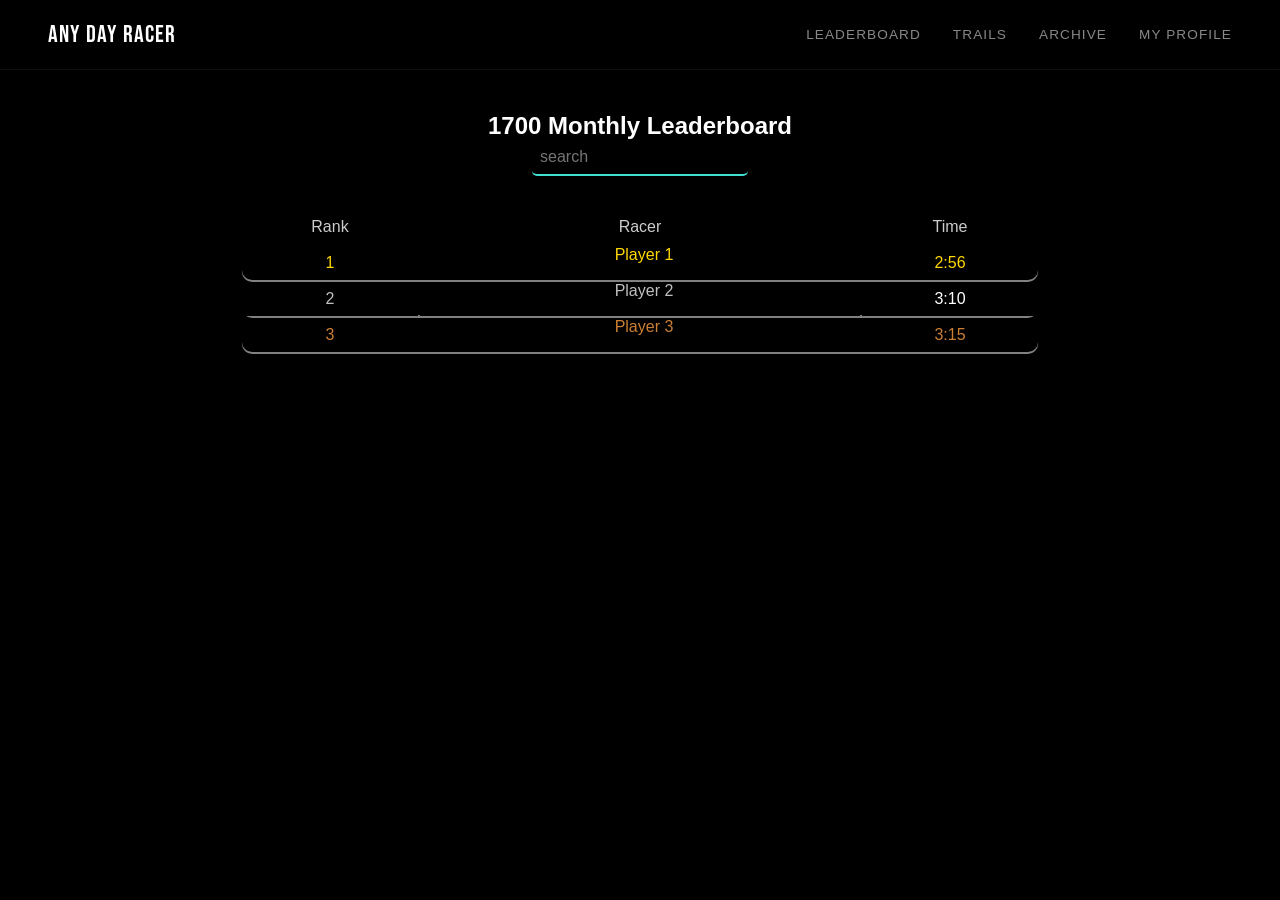
==== leaderboard.html @ ebdf2b80 "Updated code files with new look" ====
<!doctype html>
<html lang="en">
  <head>
    <meta charset="utf-8" />
    <title>Leaderboard</title>
    <link rel="stylesheet" href="index.css" />
    <link rel="stylesheet" href="leaderboard.css" />
    <link
      href="https://fonts.googleapis.com/css2?family=Bebas+Neue&family=Barlow:wght@300;400;600&display=swap"
      rel="stylesheet"
    />
  </head>
  <body>
    <nav class="nav">
      <a href="index.html" class="nav-logo">Any Day Racer</a>
      <div class="nav-links">
        <a href="leaderboard.html">Leaderboard</a>
        <a href="#">Trails</a>
        <a href="#">Archive</a>
        <a href="profile.html" class="nav-strava">My Profile</a>
      </div>
    </nav>
    <div class="leaderboard">
      <div class="description">
        <h2>1700 Monthly Leaderboard</h2>
        <input class="search" placeholder="search" id="search" />
        <table>
          <thead>
            <tr>
              <td>Rank</td>
              <td>Racer</td>
              <td>Time</td>
            </tr>
          </thead>
          <tbody>
            <tr>
              <td id="gold">1</td>
              <td id="gold"><p>Player 1</p></td>
              <td id="gold">2:56</td>
            </tr>
            <tr>
              <td id="silver">2</td>
              <td id="silver"><p>Player 2</p></td>
              <td>3:10</td>
            </tr>
            <tr>
              <td id="bronze">3</td>
              <td id="bronze"><p>Player 3</p></td>
              <td id="bronze">3:15</td>
            </tr>
          </tbody>
        </table>
      </div>
    </div>
  </body>
  <script>
    function search() {
      var text = document.getElementById("search").value;
      const trs = document.getElementsByTagName("tr");
      for (let i = 1; i < trs.length; i++) {
        if (
          !trs[i].children[1].innerHTML
            .toLowerCase()
            .includes(text.toLowerCase())
        ) {
          trs[i].style.display = "none";
        } else {
          trs[i].style.display = "";
        }
      }
    }
  </script>
</html>
---- index.css ----
*,
*::before,
*::after {
  box-sizing: border-box;
  margin: 0;
  padding: 0;
}

:root {
  --black: #000;
  --white: #fff;
  --turquoise: turquoise;
  --orange: #fc4c02;
  --turquoise-dim: rgba(64, 224, 208, 0.15);
  --grey-dark: #111;
  --grey-mid: #1a1a1a;
  --grey-text: #888;
  --font-display: "Bebas Neue", sans-serif;
  --font-body: "Barlow", sans-serif;
}

html {
  scroll-behavior: smooth;
}

body {
  background-color: var(--black);
  color: var(--white);
  font-family: var(--font-body);
  font-weight: 300;
  overflow-x: hidden;
}

/* NAV */
.nav {
  position: fixed;
  top: 0;
  left: 0;
  right: 0;
  z-index: 100;
  display: flex;
  align-items: center;
  justify-content: space-between;
  padding: 1.25rem 3rem;
  background: rgba(0, 0, 0, 0.85);
  backdrop-filter: blur(8px);
  border-bottom: 1px solid rgba(255, 255, 255, 0.06);
}

.nav-logo {
  font-family: var(--font-display);
  font-size: 1.5rem;
  letter-spacing: 0.05em;
  color: var(--white);
  text-decoration: none;
}

.nav-links {
  display: flex;
  align-items: center;
  gap: 2rem;
}

.nav-links a {
  color: var(--grey-text);
  text-decoration: none;
  font-size: 0.85rem;
  letter-spacing: 0.08em;
  text-transform: uppercase;
  transition: color 0.2s;
}

.nav-links a:hover {
  color: var(--white);
}

.nav-cta {
  color: var(--turquoise) !important;
  border: 1px solid var(--turquoise);
  padding: 0.4rem 1rem;
  border-radius: 4px;
  transition: background 0.2s !important;
}

.nav-cta:hover {
  background: var(--turquoise-dim);
}

/* HERO */
.hero {
  position: relative;
  min-height: 100vh;
  display: flex;
  align-items: center;
  padding: 0 3rem;
  overflow: hidden;
}

.hero-bg {
  position: absolute;
  inset: 0;
  background:
    radial-gradient(
      ellipse 60% 60% at 80% 50%,
      rgba(64, 224, 208, 0.07) 0%,
      transparent 70%
    ),
    repeating-linear-gradient(
      90deg,
      transparent,
      transparent 80px,
      rgba(255, 255, 255, 0.02) 80px,
      rgba(255, 255, 255, 0.02) 81px
    );
  pointer-events: none;
}

.hero-content {
  position: relative;
  z-index: 1;
  max-width: 700px;
  animation: fadeUp 0.9s ease both;
}

.hero-eyebrow {
  font-size: 0.75rem;
  letter-spacing: 0.2em;
  text-transform: uppercase;
  color: var(--turquoise);
  margin-bottom: 1.25rem;
}

.hero-title {
  font-family: var(--font-display);
  font-size: clamp(4rem, 10vw, 9rem);
  line-height: 0.95;
  letter-spacing: 0.02em;
  text-transform: uppercase;
  margin-bottom: 1.5rem;
}

.accent {
  color: var(--turquoise);
}

.hero-sub {
  font-size: 1.1rem;
  color: var(--grey-text);
  margin-bottom: 2.5rem;
  font-weight: 300;
}

.btn-primary {
  display: inline-block;
  background: var(--orange);
  color: var(--black);
  text-decoration: none;
  font-family: var(--font-body);
  font-weight: 600;
  font-size: 0.85rem;
  letter-spacing: 0.1em;
  text-transform: uppercase;
  padding: 0.85rem 2rem;
  border-radius: 4px;
  transition:
    opacity 0.2s,
    transform 0.2s;
}

.btn-primary:hover {
  opacity: 0.85;
  transform: translateY(-2px);
}

.hero-scroll {
  position: absolute;
  bottom: 2rem;
  left: 3rem;
  font-size: 0.7rem;
  letter-spacing: 0.2em;
  text-transform: uppercase;
  color: var(--grey-text);
  writing-mode: vertical-rl;
  animation: fadeUp 1.2s ease both;
}

/* HOW IT WORKS */
.how {
  padding: 7rem 3rem;
  border-top: 1px solid rgba(255, 255, 255, 0.06);
}

.how-inner {
  max-width: 1000px;
  margin: 0 auto;
}

.section-label {
  font-size: 0.7rem;
  letter-spacing: 0.25em;
  text-transform: uppercase;
  color: var(--turquoise);
  margin-bottom: 3rem;
}

.steps {
  display: grid;
  grid-template-columns: repeat(3, 1fr);
  gap: 3rem;
}

.step {
  border-top: 1px solid rgba(255, 255, 255, 0.1);
  padding-top: 1.5rem;
}

.step-num {
  font-family: var(--font-display);
  font-size: 3rem;
  color: rgba(255, 255, 255, 0.08);
  display: block;
  margin-bottom: 1rem;
  line-height: 1;
}

.step h3 {
  font-family: var(--font-display);
  font-size: 1.75rem;
  letter-spacing: 0.05em;
  margin-bottom: 0.75rem;
  color: var(--white);
}

.step p {
  font-size: 0.9rem;
  color: var(--grey-text);
  line-height: 1.7;
}

/* THIS MONTH */
.this-month {
  padding: 7rem 3rem;
  background: var(--grey-dark);
  border-top: 1px solid rgba(255, 255, 255, 0.06);
  border-bottom: 1px solid rgba(255, 255, 255, 0.06);
}

.month-inner {
  max-width: 1000px;
  margin: 0 auto;
}

.trail-card {
  background: var(--grey-mid);
  border: 1px solid rgba(255, 255, 255, 0.08);
  border-left: 3px solid var(--turquoise);
  border-radius: 6px;
  padding: 2.5rem;
  display: flex;
  align-items: flex-end;
  justify-content: space-between;
  gap: 2rem;
  flex-wrap: wrap;
}

.trail-name {
  font-family: var(--font-display);
  font-size: 4rem;
  letter-spacing: 0.05em;
  line-height: 1;
  margin-bottom: 0.25rem;
}

.trail-location {
  font-size: 0.8rem;
  color: var(--grey-text);
  letter-spacing: 0.15em;
  text-transform: uppercase;
  margin-bottom: 2rem;
}

.trail-meta {
  display: flex;
  gap: 2.5rem;
  flex-wrap: wrap;
}

.meta-item {
  display: flex;
  flex-direction: column;
  gap: 0.25rem;
}

.meta-label {
  font-size: 0.65rem;
  letter-spacing: 0.2em;
  text-transform: uppercase;
  color: var(--grey-text);
}

.meta-val {
  font-size: 0.95rem;
  font-weight: 600;
  color: var(--white);
}

.btn-outline {
  display: inline-block;
  border: 1px solid var(--turquoise);
  color: var(--turquoise);
  text-decoration: none;
  font-size: 0.8rem;
  letter-spacing: 0.1em;
  text-transform: uppercase;
  padding: 0.75rem 1.5rem;
  border-radius: 4px;
  white-space: nowrap;
  transition: background 0.2s;
}

.btn-outline:hover {
  background: var(--turquoise-dim);
}

/* VIBE SECTION */
.vibe {
  padding: 8rem 3rem;
}

.vibe-inner {
  max-width: 700px;
  margin: 0 auto;
  text-align: center;
}

.vibe h2 {
  font-family: var(--font-display);
  font-size: clamp(2rem, 5vw, 3.5rem);
  letter-spacing: 0.03em;
  line-height: 1.1;
  margin-bottom: 2rem;
}

.vibe p {
  font-size: 1rem;
  color: var(--grey-text);
  line-height: 1.8;
}

/* FOOTER */
.footer {
  padding: 3rem;
  border-top: 1px solid rgba(255, 255, 255, 0.06);
  text-align: center;
}

.footer-logo {
  font-family: var(--font-display);
  font-size: 1.75rem;
  letter-spacing: 0.05em;
  margin-bottom: 0.5rem;
}

.footer-sub {
  font-size: 0.8rem;
  color: var(--grey-text);
  letter-spacing: 0.1em;
  margin-bottom: 1.5rem;
}

.footer-copy {
  font-size: 0.75rem;
  color: rgba(255, 255, 255, 0.2);
}

/* ANIMATIONS */
@keyframes fadeUp {
  from {
    opacity: 0;
    transform: translateY(24px);
  }
  to {
    opacity: 1;
    transform: translateY(0);
  }
}

/* RESPONSIVE */
@media (max-width: 860px) {
  .nav {
    padding: 1rem 1.5rem;
  }

  .nav-links {
    gap: 1rem;
  }

  .nav-links a:not(.nav-cta) {
    display: none;
  }

  .hero {
    padding: 6rem 1.5rem 3rem;
  }

  .hero-scroll {
    display: none;
  }

  .how,
  .this-month,
  .vibe {
    padding: 4rem 1.5rem;
  }

  .steps {
    grid-template-columns: 1fr;
    gap: 2rem;
  }

  .trail-card {
    flex-direction: column;
    align-items: flex-start;
  }

  .footer {
    padding: 2rem 1.5rem;
  }
}
---- leaderboard.css ----
body {
  font-family: sans-serif;
  margin: 0;
  background-color: black;
  overflow-x: hidden;
}
.leaderboard {
  max-width: 55em;
  margin-right: auto;
  margin-left: auto;
  display: block;
  padding: 1em;
  padding-top: 6em;
}
.description {
  display: inline-block;
  text-align: center;
  margin: 1em;
  color: white;
  transform: translateY(-5em);
}
.search {
  border-radius: 5px;
  border: none;
  background-color: transparent;
  border-bottom: turquoise 2px solid;
  padding: 0.5em;
  font-size: 1em;
  color: white;
}
.search:focus {
  outline: none;
}
table {
  margin-top: 2em;
  width: 50em;
  color: white;
  margin-right: auto;
  margin-left: auto;
}
table thead {
  opacity: 0.8;
}

table td {
  max-width: 2em;
  padding: 0.5em;
  text-align: center;
}
tbody tr {
  box-shadow: 0 2px grey;
  border-radius: 10px;
}
tbody tr:hover {
  transform: scale(1.025);
  transition: 0.2s ease-in-out;
}

table td:nth-child(2) p {
  display: inline-block;
  transform: translateY(-0.5em);
  padding-left: 0.5em;
  text-align: left;
}
table td:nth-child(2) {
  max-width: 5em;
}

tbody tr:nth-child(even) {
  background-color: black;
}
#gold {
  color: gold;
}
#silver {
  color: silver;
}
#bronze {
  color: #cd7f32;
}
@media (maxwidth: 860px) {
  .leaderboard {
    padding: 0;
  }
}
.description {
  display: block;
  transform: translateY(0);
}
table {
  max-width: 100vw;
  overflow-x: scroll;
}
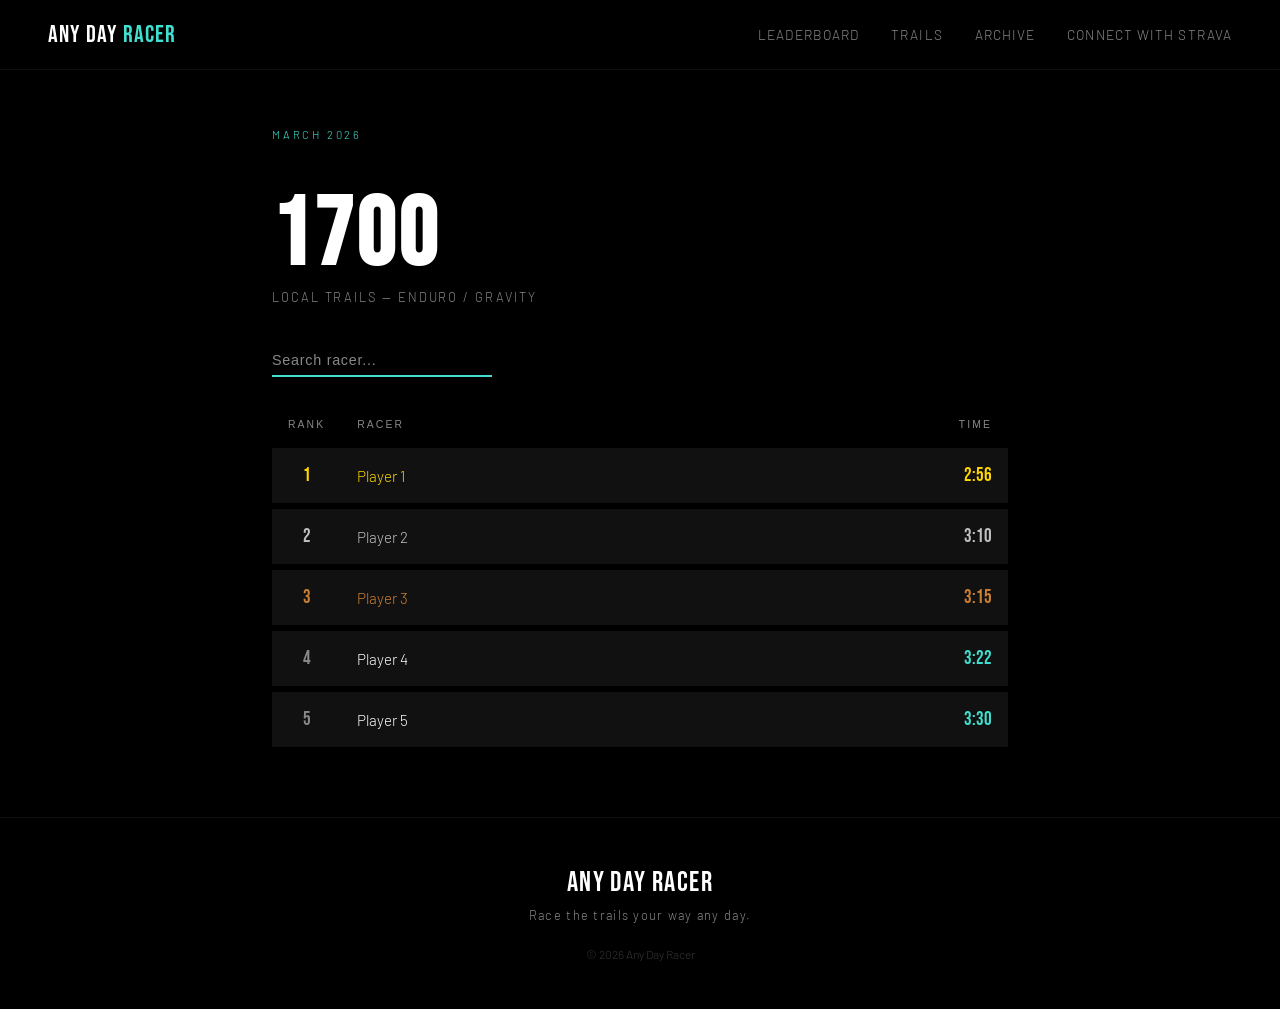
==== commit 9f33b434: "updated code and new js added basic mock data" ====
--- a/leaderboard.html
+++ b/leaderboard.html
@@ -2,7 +2,8 @@
 <html lang="en">
   <head>
     <meta charset="utf-8" />
-    <title>Leaderboard</title>
+    <meta name="viewport" content="width=device-width, initial-scale=1.0" />
+    <title>Leaderboard — Any Day Racer</title>
     <link rel="stylesheet" href="index.css" />
     <link rel="stylesheet" href="leaderboard.css" />
     <link
@@ -12,62 +13,84 @@
   </head>
   <body>
     <nav class="nav">
-      <a href="index.html" class="nav-logo">Any Day Racer</a>
+      <a href="index.html" class="nav-logo"
+        >Any Day <span class="logo-accent">Racer</span></a
+      >
       <div class="nav-links">
         <a href="leaderboard.html">Leaderboard</a>
         <a href="#">Trails</a>
         <a href="#">Archive</a>
-        <a href="profile.html" class="nav-strava">My Profile</a>
+        <a href="profile.html" id="nav-btn" class="nav-strava">My Profile</a>
       </div>
     </nav>
-    <div class="leaderboard">
-      <div class="description">
-        <h2>1700 Monthly Leaderboard</h2>
-        <input class="search" placeholder="search" id="search" />
-        <table>
+
+    <main class="lb-wrap">
+      <div class="lb-heading">
+        <p class="section-label">March 2026</p>
+        <h1 class="lb-title">1700</h1>
+        <p class="lb-sub">Local Trails &mdash; Enduro / Gravity</p>
+      </div>
+
+      <div class="lb-controls">
+        <input class="search" placeholder="Search racer..." id="search" />
+      </div>
+
+      <div class="lb-table-wrap">
+        <table class="lb-table">
           <thead>
             <tr>
-              <td>Rank</td>
-              <td>Racer</td>
-              <td>Time</td>
+              <th>Rank</th>
+              <th>Racer</th>
+              <th>Time</th>
             </tr>
           </thead>
           <tbody>
             <tr>
-              <td id="gold">1</td>
-              <td id="gold"><p>Player 1</p></td>
-              <td id="gold">2:56</td>
+              <td class="gold">1</td>
+              <td class="gold">Player 1</td>
+              <td class="gold">2:56</td>
             </tr>
             <tr>
-              <td id="silver">2</td>
-              <td id="silver"><p>Player 2</p></td>
-              <td>3:10</td>
+              <td class="silver">2</td>
+              <td class="silver">Player 2</td>
+              <td class="silver">3:10</td>
             </tr>
             <tr>
-              <td id="bronze">3</td>
-              <td id="bronze"><p>Player 3</p></td>
-              <td id="bronze">3:15</td>
+              <td class="bronze">3</td>
+              <td class="bronze">Player 3</td>
+              <td class="bronze">3:15</td>
+            </tr>
+            <tr>
+              <td>4</td>
+              <td>Player 4</td>
+              <td>3:22</td>
+            </tr>
+            <tr>
+              <td>5</td>
+              <td>Player 5</td>
+              <td>3:30</td>
             </tr>
           </tbody>
         </table>
       </div>
-    </div>
+    </main>
+
+    <footer class="footer">
+      <p class="footer-logo">Any Day Racer</p>
+      <p class="footer-sub">Race the trails your way any day.</p>
+      <p class="footer-copy">&copy; 2026 Any Day Racer</p>
+    </footer>
+
+    <script>
+      document.getElementById("search").addEventListener("input", function () {
+        var text = this.value.toLowerCase();
+        const rows = document.querySelectorAll(".lb-table tbody tr");
+        rows.forEach(function (row) {
+          const name = row.cells[1].textContent.toLowerCase();
+          row.style.display = name.includes(text) ? "" : "none";
+        });
+      });
+    </script>
+    <script src="index.js"></script>
   </body>
-  <script>
-    function search() {
-      var text = document.getElementById("search").value;
-      const trs = document.getElementsByTagName("tr");
-      for (let i = 1; i < trs.length; i++) {
-        if (
-          !trs[i].children[1].innerHTML
-            .toLowerCase()
-            .includes(text.toLowerCase())
-        ) {
-          trs[i].style.display = "none";
-        } else {
-          trs[i].style.display = "";
-        }
-      }
-    }
-  </script>
 </html>
--- a/index.css
+++ b/index.css
@@ -54,7 +54,9 @@
   color: var(--white);
   text-decoration: none;
 }
-
+.logo-accent {
+  color: turquoise;
+}
 .nav-links {
   display: flex;
   align-items: center;
@@ -75,15 +77,21 @@
 }
 
 .nav-cta {
-  color: var(--turquoise) !important;
-  border: 1px solid var(--turquoise);
-  padding: 0.4rem 1rem;
+  color: #fff !important;
+  background: #fc4c02;
+  border: 1px solid #fc4c02;
+  padding: 0.85rem 2rem;
   border-radius: 4px;
-  transition: background 0.2s !important;
+  font-weight: 600;
+  font-size: 0.85rem;
+  letter-spacing: 0.1em;
+  text-transform: uppercase;
+  text-decoration: none;
+  transition: opacity 0.2s !important;
 }
 
 .nav-cta:hover {
-  background: var(--turquoise-dim);
+  opacity: 0.85;
 }
 
 /* HERO */
@@ -153,7 +161,7 @@
 .btn-primary {
   display: inline-block;
   background: var(--orange);
-  color: var(--black);
+  color: var(--white);
   text-decoration: none;
   font-family: var(--font-body);
   font-weight: 600;
--- a/leaderboard.css
+++ b/leaderboard.css
@@ -1,93 +1,144 @@
-body {
-  font-family: sans-serif;
-  margin: 0;
-  background-color: black;
-  overflow-x: hidden;
+.lb-wrap {
+  max-width: 800px;
+  margin: 0 auto;
+  padding: 8rem 2rem 4rem;
 }
-.leaderboard {
-  max-width: 55em;
-  margin-right: auto;
-  margin-left: auto;
-  display: block;
-  padding: 1em;
-  padding-top: 6em;
+
+/* HEADING */
+.lb-heading {
+  margin-bottom: 2.5rem;
+  animation: fadeUp 0.7s ease both;
 }
-.description {
-  display: inline-block;
-  text-align: center;
-  margin: 1em;
-  color: white;
-  transform: translateY(-5em);
+
+.lb-title {
+  font-family: var(--font-display);
+  font-size: clamp(3rem, 8vw, 6rem);
+  letter-spacing: 0.04em;
+  line-height: 1;
+  margin-bottom: 0.25rem;
+  color: var(--white);
 }
+
+.lb-sub {
+  font-size: 0.8rem;
+  color: var(--grey-text);
+  letter-spacing: 0.15em;
+  text-transform: uppercase;
+}
+
+/* SEARCH */
+.lb-controls {
+  margin-bottom: 1.5rem;
+  animation: fadeUp 0.8s ease both;
+}
+
 .search {
-  border-radius: 5px;
+  background: transparent;
   border: none;
-  background-color: transparent;
-  border-bottom: turquoise 2px solid;
-  padding: 0.5em;
-  font-size: 1em;
-  color: white;
+  border-bottom: 2px solid turquoise;
+  border-radius: 0;
+  padding: 0.5em 0;
+  font-size: 0.9rem;
+  font-family: var(--font-body);
+  color: var(--white);
+  width: 220px;
+  letter-spacing: 0.05em;
 }
+
+.search::placeholder {
+  color: var(--grey-text);
+}
+
 .search:focus {
   outline: none;
 }
-table {
-  margin-top: 2em;
-  width: 50em;
-  color: white;
-  margin-right: auto;
-  margin-left: auto;
-}
-table thead {
-  opacity: 0.8;
+
+/* TABLE */
+.lb-table-wrap {
+  overflow-x: auto;
+  animation: fadeUp 0.9s ease both;
 }
 
-table td {
-  max-width: 2em;
-  padding: 0.5em;
+.lb-table {
+  width: 100%;
+  border-collapse: separate;
+  border-spacing: 0 6px;
+  color: var(--white);
+  font-family: var(--font-body);
+}
+
+.lb-table thead tr {
+  border-bottom: 1px solid rgba(255, 255, 255, 0.1);
+}
+
+.lb-table th {
+  font-size: 0.65rem;
+  font-weight: 500;
+  letter-spacing: 0.2em;
+  text-transform: uppercase;
+  color: var(--grey-text);
+  padding: 0.75rem 1rem;
+  text-align: left;
+}
+
+.lb-table th:first-child {
+  width: 60px;
   text-align: center;
 }
-tbody tr {
-  box-shadow: 0 2px grey;
-  border-radius: 10px;
-}
-tbody tr:hover {
-  transform: scale(1.025);
-  transition: 0.2s ease-in-out;
+
+.lb-table th:last-child {
+  text-align: right;
 }
 
-table td:nth-child(2) p {
-  display: inline-block;
-  transform: translateY(-0.5em);
-  padding-left: 0.5em;
+.lb-table tbody tr {
+  background: #111;
+  border-bottom: 1px solid rgba(255, 255, 255, 0.06);
+  border-radius: 6px;
+  transition:
+    border-color 0.2s,
+    transform 0.2s;
+}
+
+.lb-table tbody tr:hover {
+  border-color: rgba(255, 255, 255, 0.2);
+  transform: translateX(4px);
+}
+
+.lb-table td {
+  padding: 1rem;
+  font-size: 0.95rem;
   text-align: left;
 }
-table td:nth-child(2) {
-  max-width: 5em;
+
+.lb-table td:first-child {
+  text-align: center;
+  font-family: var(--font-display);
+  font-size: 1.2rem;
+  color: var(--grey-text);
+  width: 60px;
 }
 
-tbody tr:nth-child(even) {
-  background-color: black;
+.lb-table td:last-child {
+  text-align: right;
+  font-family: var(--font-display);
+  font-size: 1.2rem;
+  color: turquoise;
 }
-#gold {
-  color: gold;
+
+/* MEDAL COLOURS */
+.gold {
+  color: gold !important;
 }
-#silver {
-  color: silver;
+.silver {
+  color: silver !important;
 }
-#bronze {
-  color: #cd7f32;
+.bronze {
+  color: #cd7f32 !important;
 }
-@media (maxwidth: 860px) {
-  .leaderboard {
-    padding: 0;
+
+/* RESPONSIVE */
+@media (max-width: 860px) {
+  .lb-wrap {
+    padding: 6rem 1.5rem 3rem;
   }
 }
-.description {
-  display: block;
-  transform: translateY(0);
-}
-table {
-  max-width: 100vw;
-  overflow-x: scroll;
-}
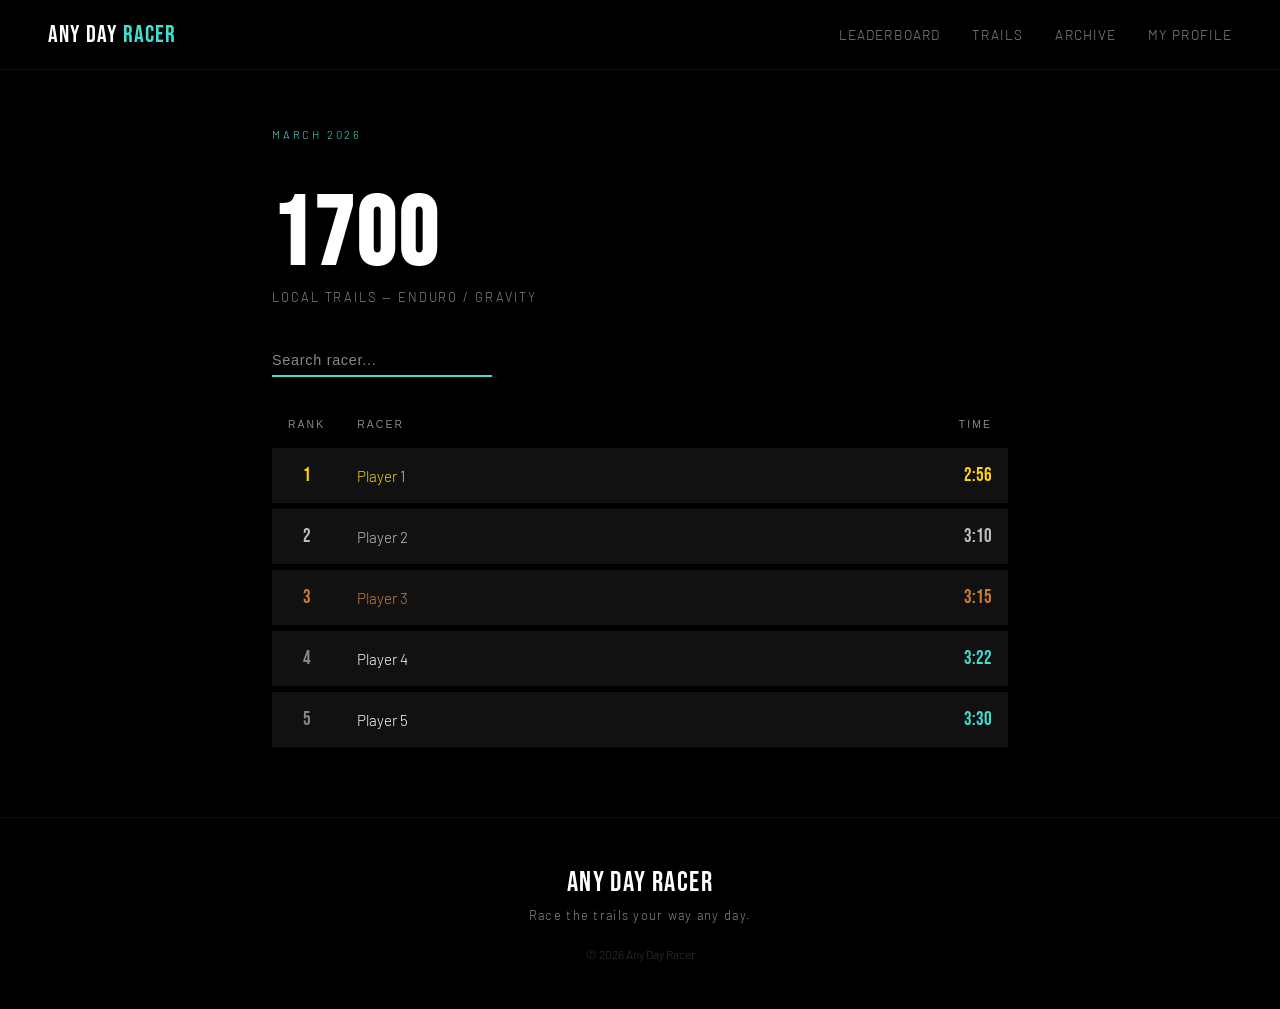
==== commit 61ad3e81: "added leaderboard.js" ====
--- a/leaderboard.html
+++ b/leaderboard.html
@@ -91,6 +91,6 @@
         });
       });
     </script>
-    <script src="index.js"></script>
+    <script src="leaderboard.js"></script>
   </body>
 </html>
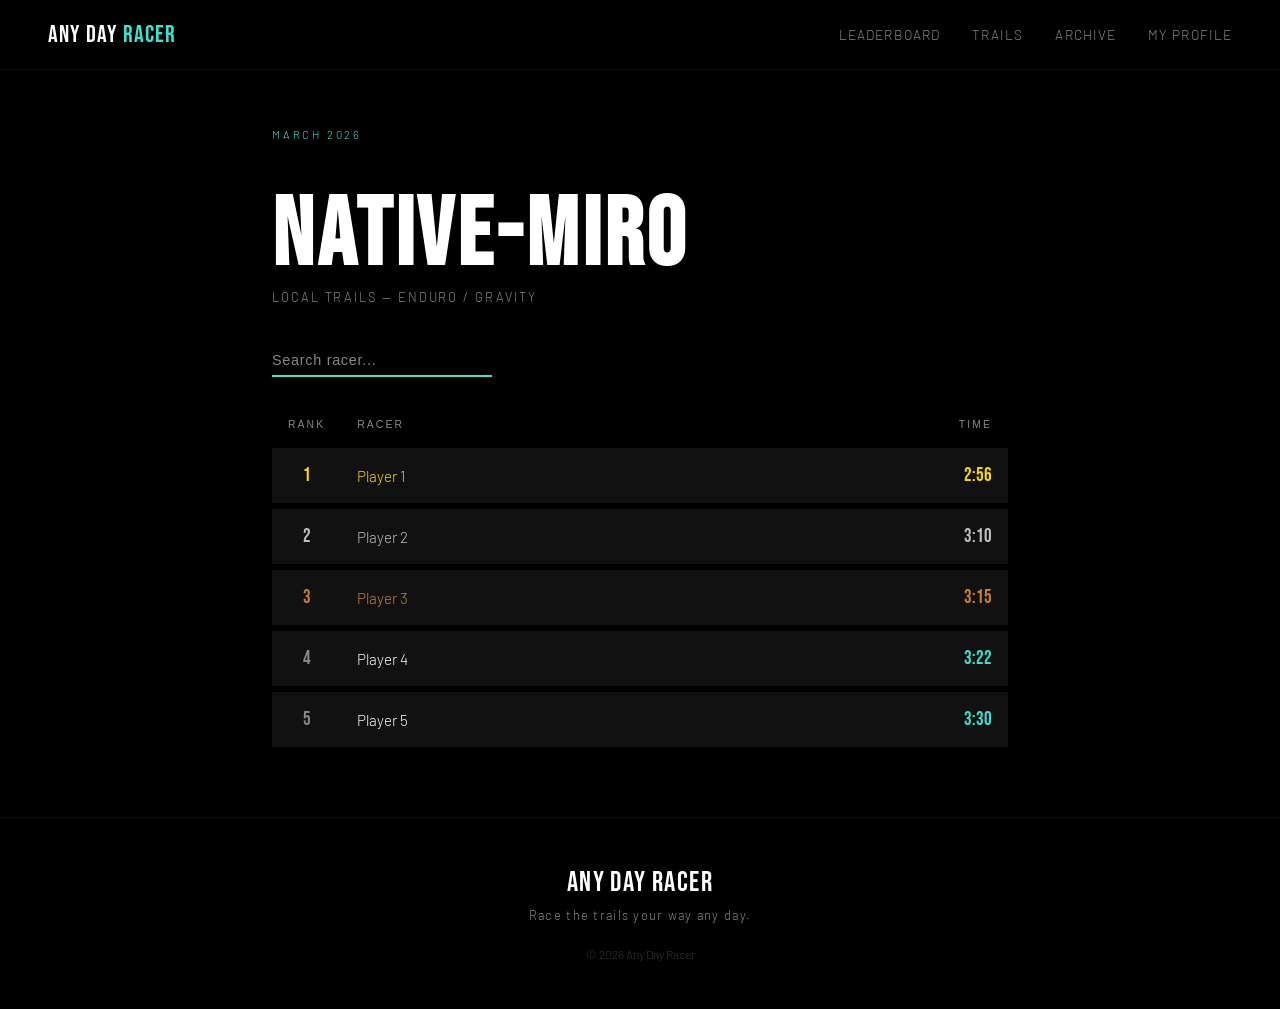
==== commit fb4b8799: "spelling eras" ====
--- a/leaderboard.html
+++ b/leaderboard.html
@@ -27,7 +27,7 @@
     <main class="lb-wrap">
       <div class="lb-heading">
         <p class="section-label">March 2026</p>
-        <h1 class="lb-title">1700</h1>
+        <h1 class="lb-title">Native-Miro</h1>
         <p class="lb-sub">Local Trails &mdash; Enduro / Gravity</p>
       </div>
 
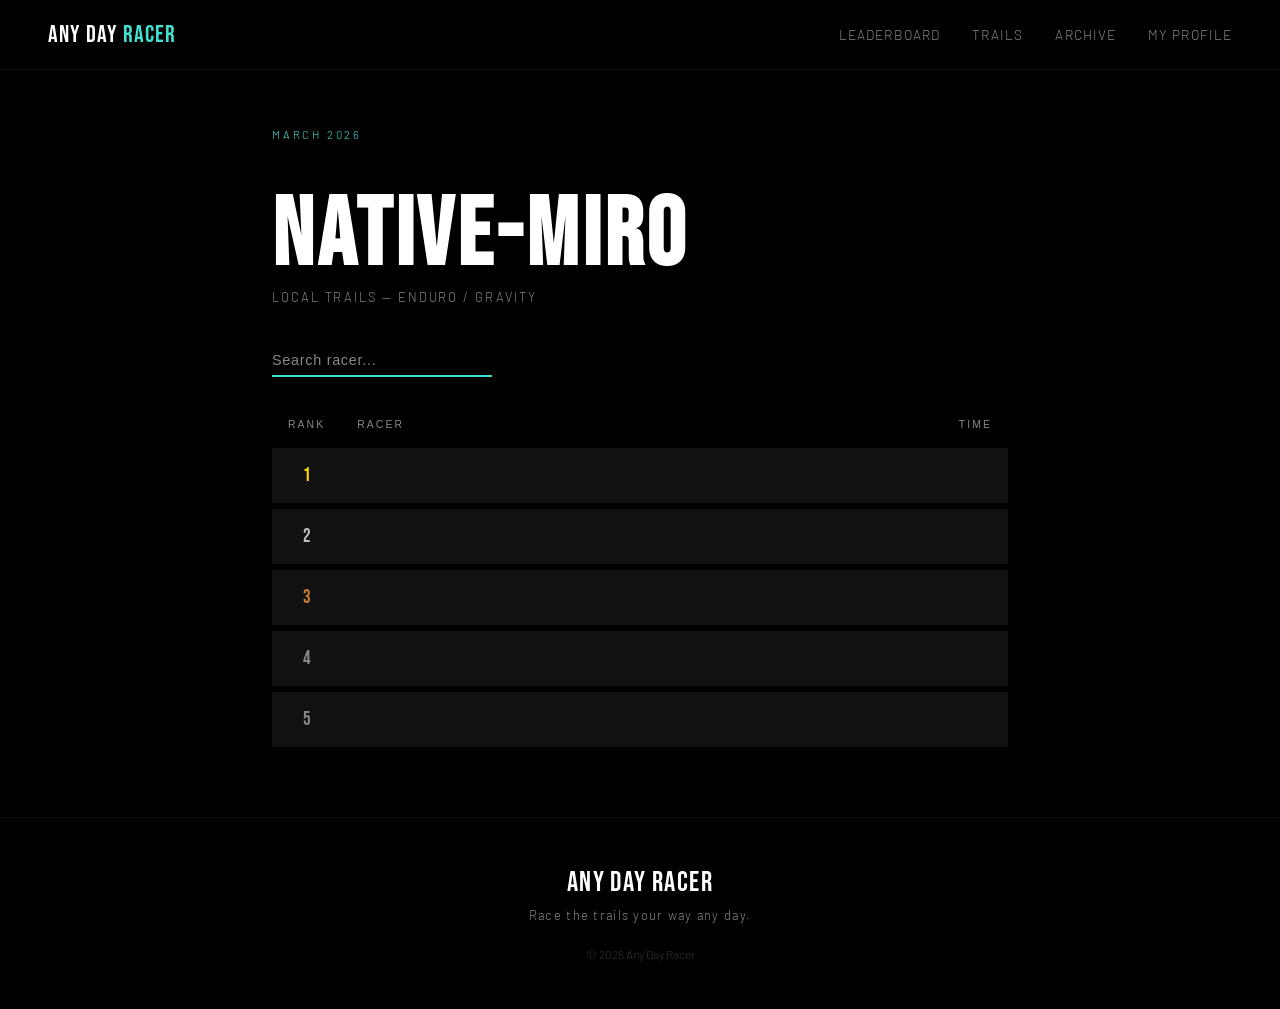
==== commit 1ebb8c9c: "removed mock data" ====
--- a/leaderboard.html
+++ b/leaderboard.html
@@ -47,28 +47,28 @@
           <tbody>
             <tr>
               <td class="gold">1</td>
-              <td class="gold">Player 1</td>
-              <td class="gold">2:56</td>
+              <td class="gold"></td>
+              <td class="gold"></td>
             </tr>
             <tr>
               <td class="silver">2</td>
-              <td class="silver">Player 2</td>
-              <td class="silver">3:10</td>
+              <td class="silver"></td>
+              <td class="silver"></td>
             </tr>
             <tr>
               <td class="bronze">3</td>
-              <td class="bronze">Player 3</td>
-              <td class="bronze">3:15</td>
+              <td class="bronze"></td>
+              <td class="bronze"></td>
             </tr>
             <tr>
               <td>4</td>
-              <td>Player 4</td>
-              <td>3:22</td>
+              <td></td>
+              <td></td>
             </tr>
             <tr>
               <td>5</td>
-              <td>Player 5</td>
-              <td>3:30</td>
+              <td></td>
+              <td></td>
             </tr>
           </tbody>
         </table>
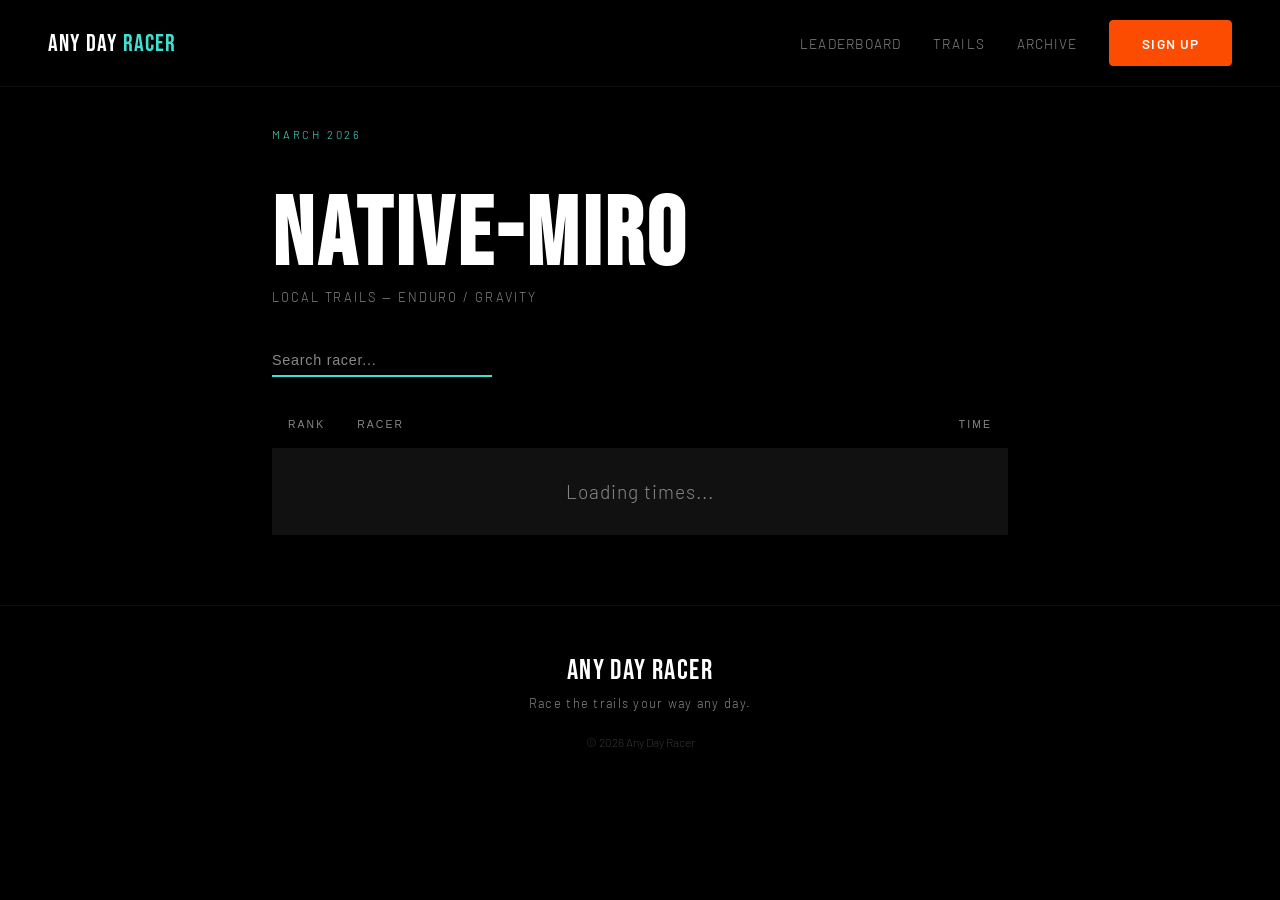
==== commit 3593ea1a: "add login flow, profiles table support" ====
--- a/leaderboard.html
+++ b/leaderboard.html
@@ -11,18 +11,18 @@
       rel="stylesheet"
     />
   </head>
-  <body>
-    <nav class="nav">
-      <a href="index.html" class="nav-logo"
-        >Any Day <span class="logo-accent">Racer</span></a
-      >
-      <div class="nav-links">
-        <a href="leaderboard.html">Leaderboard</a>
-        <a href="#">Trails</a>
-        <a href="#">Archive</a>
-        <a href="profile.html" id="nav-btn" class="nav-strava">My Profile</a>
-      </div>
-    </nav>
+  <nav class="nav">
+    <a href="index.html" class="nav-logo">Any Day <span class="logo-accent">Racer</span></a>
+    <div class="nav-links">
+      <a href="leaderboard.html">Leaderboard</a>
+      <a href="#">Trails</a>
+      <a href="#">Archive</a>
+      <a href="signup.html" id="nav-strava" class="nav-strava">Sign Up</a>
+      <a href="login.html" id="nav-login" style="display:none">Log In</a>
+      <a href="profile.html" id="nav-profile" style="display:none">My Profile</a>
+      <button class="btn-logout" id="nav-logout" style="display:none" onclick="logout()">Log Out</button>
+    </div>
+  </nav>
 
     <main class="lb-wrap">
       <div class="lb-heading">
@@ -92,5 +92,6 @@
       });
     </script>
     <script src="leaderboard.js"></script>
+    <script src="main.js"></script>
   </body>
 </html>
--- a/index.css
+++ b/index.css
@@ -54,9 +54,11 @@
   color: var(--white);
   text-decoration: none;
 }
+
 .logo-accent {
   color: turquoise;
 }
+
 .nav-links {
   display: flex;
   align-items: center;
@@ -76,10 +78,10 @@
   color: var(--white);
 }
 
-.nav-cta {
+.nav-strava {
   color: #fff !important;
-  background: #fc4c02;
-  border: 1px solid #fc4c02;
+  background: var(--orange);
+  border: 1px solid var(--orange);
   padding: 0.85rem 2rem;
   border-radius: 4px;
   font-weight: 600;
@@ -90,8 +92,26 @@
   transition: opacity 0.2s !important;
 }
 
-.nav-cta:hover {
+.nav-strava:hover {
   opacity: 0.85;
+  color: #fff !important;
+}
+
+.btn-logout {
+  background: transparent;
+  border: none;
+  color: var(--grey-text);
+  font-family: var(--font-body);
+  font-size: 0.85rem;
+  letter-spacing: 0.08em;
+  text-transform: uppercase;
+  padding: 0;
+  cursor: pointer;
+  transition: color 0.2s;
+}
+
+.btn-logout:hover {
+  color: var(--white);
 }
 
 /* HERO */
@@ -160,8 +180,8 @@
 
 .btn-primary {
   display: inline-block;
-  background: var(--orange);
-  color: var(--white);
+  background: var(--turquoise);
+  color: var(--black);
   text-decoration: none;
   font-family: var(--font-body);
   font-weight: 600;
@@ -176,6 +196,30 @@
 }
 
 .btn-primary:hover {
+  opacity: 0.85;
+  transform: translateY(-2px);
+}
+
+.btn-strava {
+  display: inline-block;
+  background: var(--orange);
+  color: #fff;
+  text-decoration: none;
+  font-family: var(--font-body);
+  font-weight: 600;
+  font-size: 0.85rem;
+  letter-spacing: 0.1em;
+  text-transform: uppercase;
+  padding: 0.85rem 2rem;
+  border-radius: 4px;
+  transition:
+    opacity 0.2s,
+    transform 0.2s;
+  border: none;
+  cursor: pointer;
+}
+
+.btn-strava:hover {
   opacity: 0.85;
   transform: translateY(-2px);
 }
@@ -403,7 +447,7 @@
     gap: 1rem;
   }
 
-  .nav-links a:not(.nav-cta) {
+  .nav-links a:not(.nav-strava) {
     display: none;
   }
 
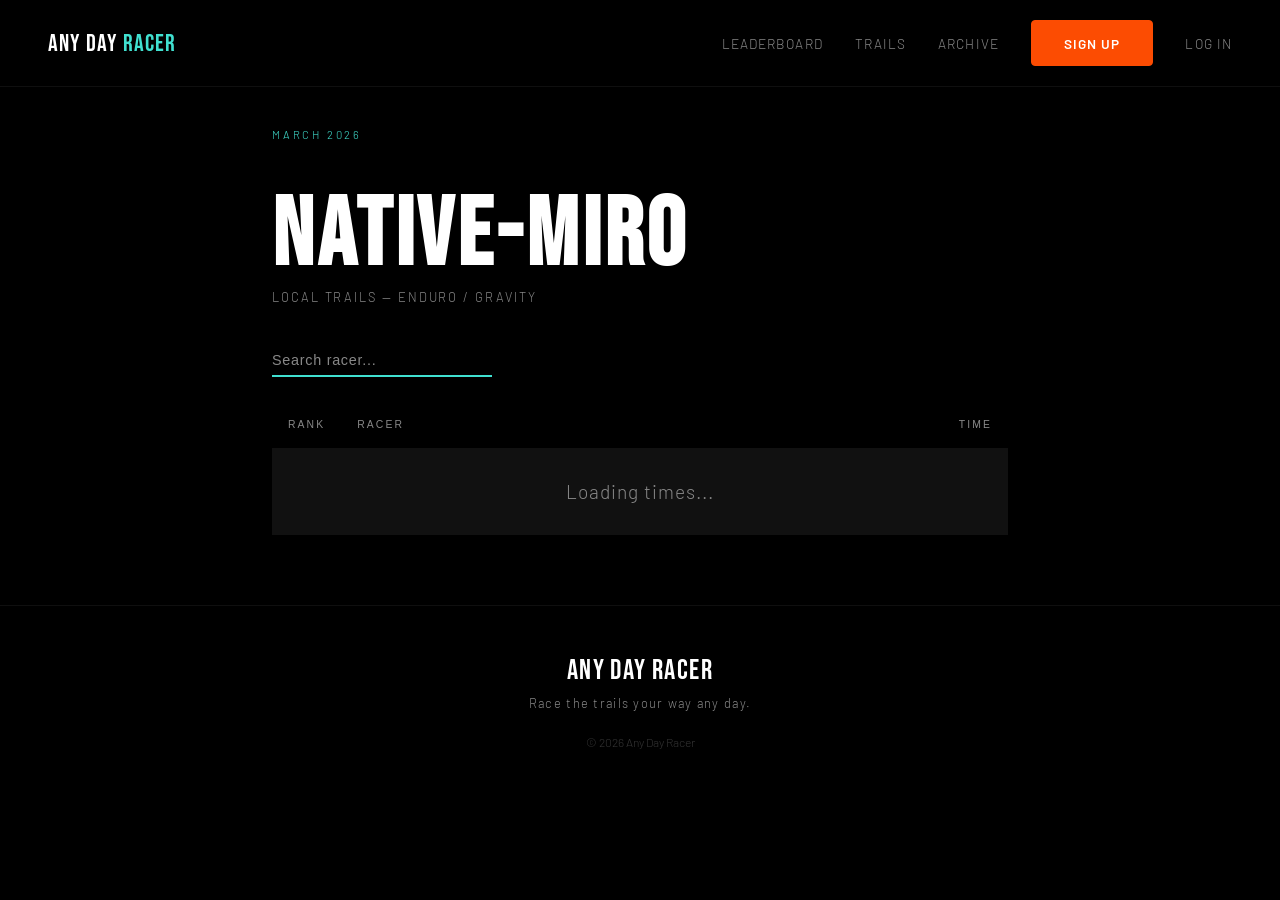
==== commit 5f09e05c: "fix main.js bugs" ====
--- a/leaderboard.html
+++ b/leaderboard.html
@@ -18,7 +18,7 @@
       <a href="#">Trails</a>
       <a href="#">Archive</a>
       <a href="signup.html" id="nav-strava" class="nav-strava">Sign Up</a>
-      <a href="login.html" id="nav-login" style="display:none">Log In</a>
+      <a href="login.html" id="nav-login">Log In</a>
       <a href="profile.html" id="nav-profile" style="display:none">My Profile</a>
       <button class="btn-logout" id="nav-logout" style="display:none" onclick="logout()">Log Out</button>
     </div>
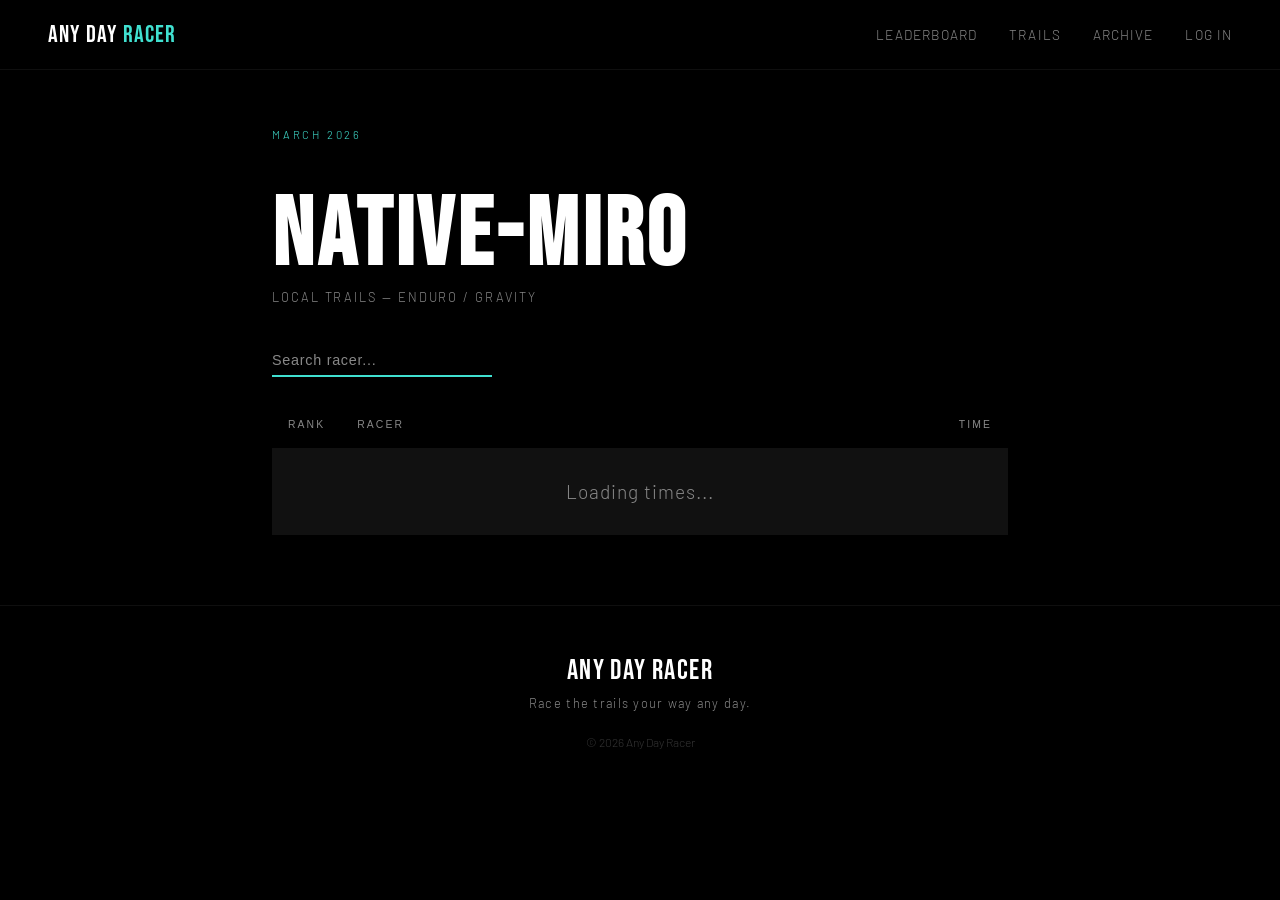
==== commit 44623240: "fixed login / sign up page" ====
--- a/leaderboard.html
+++ b/leaderboard.html
@@ -17,7 +17,6 @@
       <a href="leaderboard.html">Leaderboard</a>
       <a href="#">Trails</a>
       <a href="#">Archive</a>
-      <a href="signup.html" id="nav-strava" class="nav-strava">Sign Up</a>
       <a href="login.html" id="nav-login">Log In</a>
       <a href="profile.html" id="nav-profile" style="display:none">My Profile</a>
       <button class="btn-logout" id="nav-logout" style="display:none" onclick="logout()">Log Out</button>
